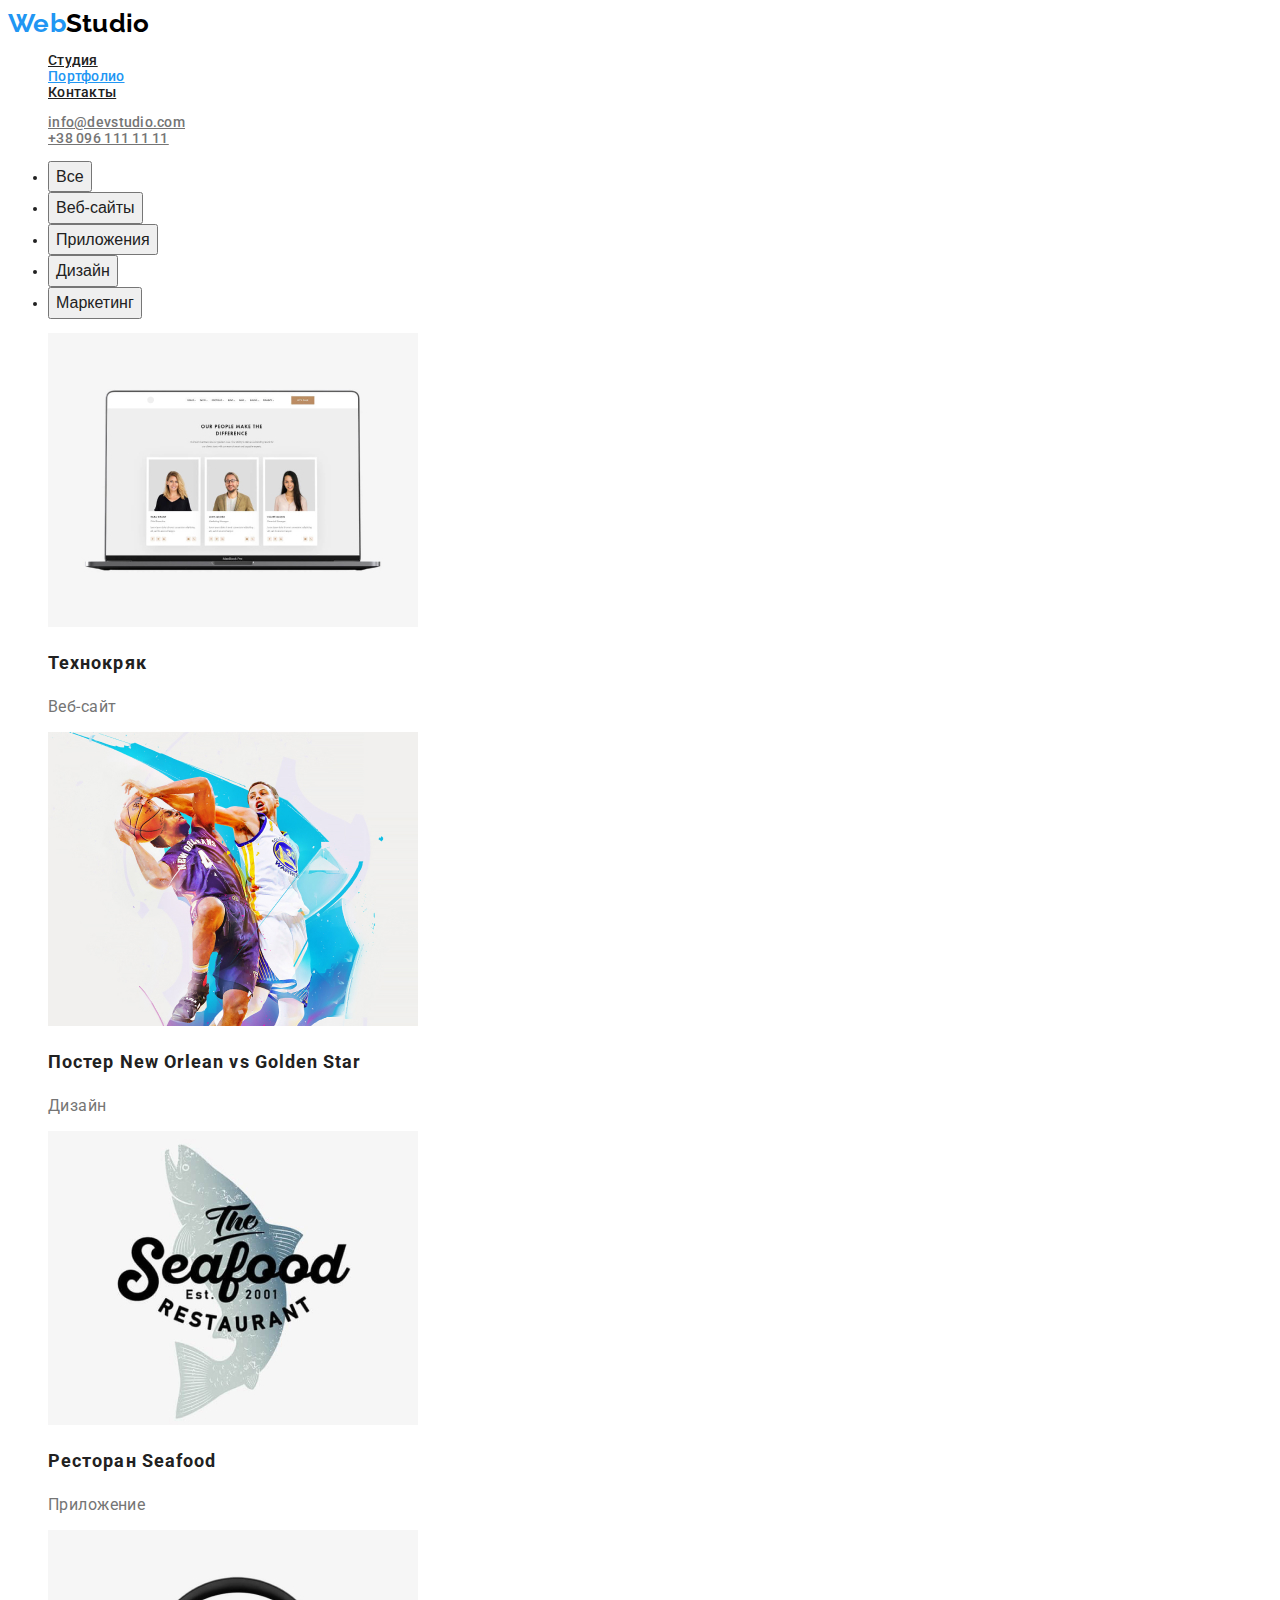
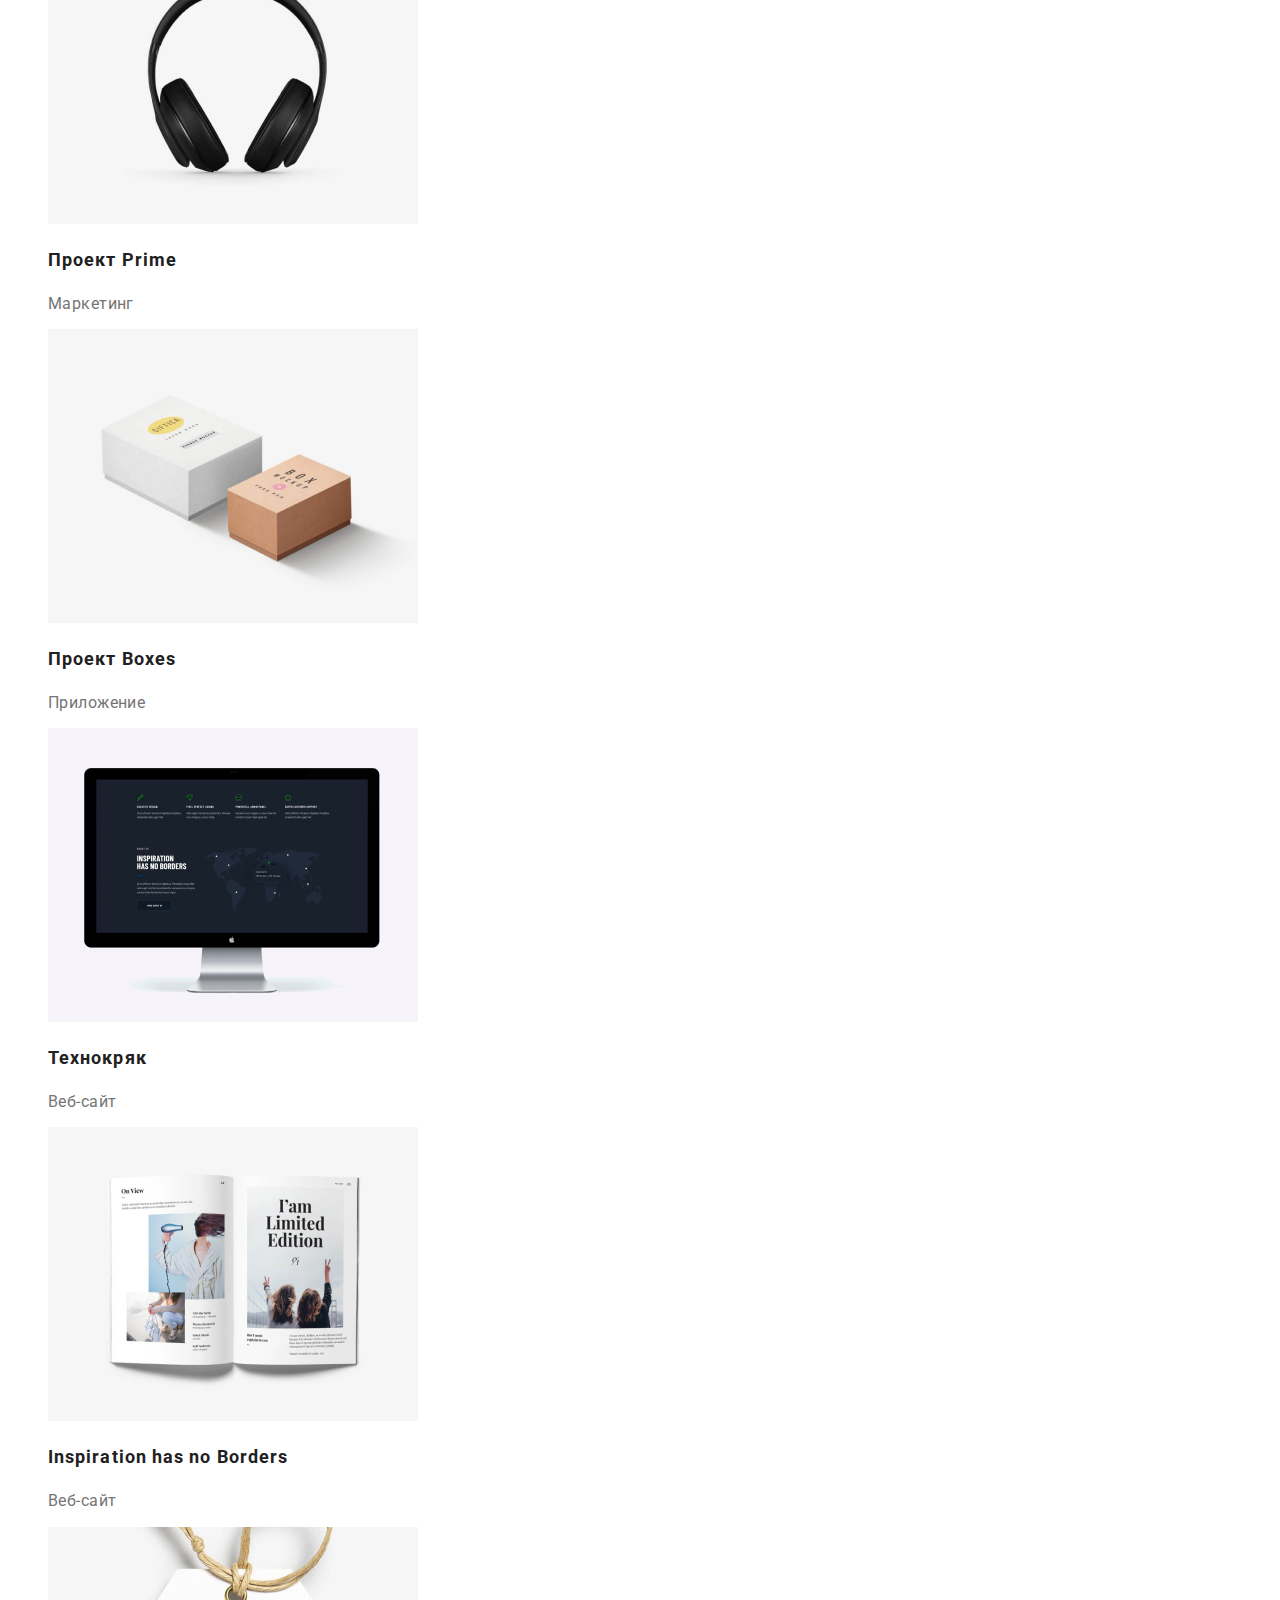
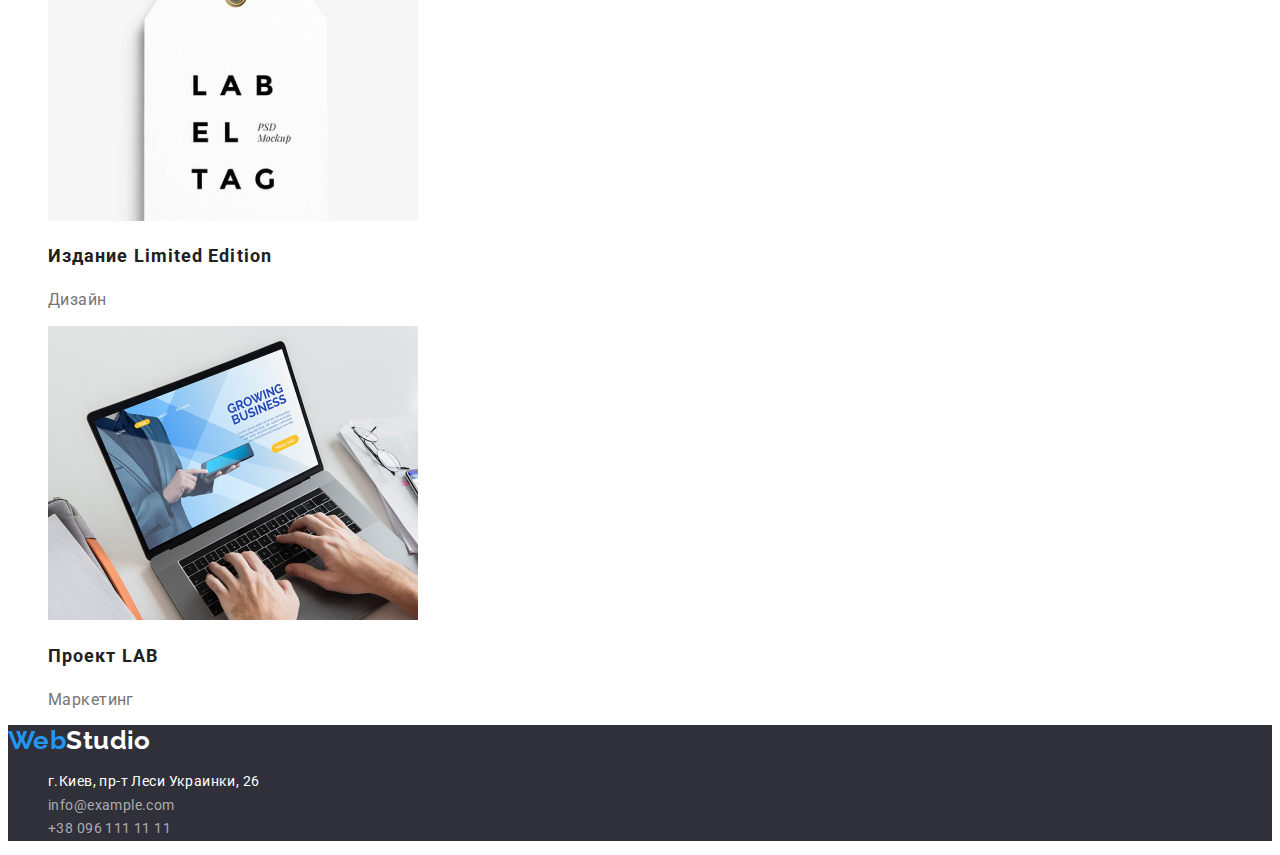
==== portfolio.html @ 9d2d910e "Initial commit" ====
<!DOCTYPE html>
<html lang="ru">
  <head>
    <meta charset="UTF-8" />
    <meta http-equiv="X-UA-Compatible" content="IE=edge" />
    <meta name="viewport" content="width=device-width, initial-scale=1.0" />
    <title>Document</title>
    <link rel="preconnect" href="https://fonts.googleapis.com">
    <link rel="preconnect" href="https://fonts.gstatic.com" crossorigin>
    <link href="https://fonts.googleapis.com/css2?family=Montserrat:ital,wght@0,400;1,700&family=Raleway:wght@700&family=Roboto:wght@400;500;700;900&display=swap" 
    rel="stylesheet"/>
        <link rel="stylesheet" href="./css/styles.css" />
  </head>
  <body>
    <!--Секція хедер-->
    <header class="header">
        <nav>
          <a class="header-logo link" href="index.html" lang="ru">
            Web<span class="header-accent link">Studio</span></a>
            <ul class="link">
              <li class="list">
                <a class="header-link" href="index.html"
                  >Студия</a
                >
              </li>
              <li class="list">
                <a  class="header-current current" href="portfolio.html"
                  >Портфолио</a
                >
              </li>
              <li  class="list">
                <a class="header-link" href="https://github.com/NataliBohat/goit-markup-hw-01."
                  >Контакты</a
                >
              </li>
            </ul>
          </nav>
          <ul class="link">
            <li class="list" >
                <a class="header-contact" href="info@devstudio.com" lang="en">info@devstudio.com</a></li>
              <li class="list">
                <a class="header-contact" href="tel:+38 096 111 11 11"
                  >+38 096 111 11 11</a
                >
              </li>
          </ul>
      </header>
      <main>
        <section>
          <h1 hidden>Основна</h1>
          <!-- Rectangle-->
           <ul>
            <li> <button class="button current ">Все</button></li>
            <li><button class="button current">Веб-сайты</button></li>
            <li><button class="button current">Приложения</button></li>
            <li> <button class="button current">Дизайн</button></li>
            <li> <button class="button current">Маркетинг</button></li>
           </ul>
          <!--img-->
          <ul class="list">
          <li class="link">
            <img src="./portfolio img/teh.jpg" alt="tehno" width="370" />
            <h2 class="title">Технокряк</h2>
            <p class="uppertitle">Веб-сайт</p>
          </li>
          <li class="link">
            <img src="./portfolio img/poster.jpg" alt="poster" width="370" />
            <h2 class="title">Постер New Orlean vs Golden Star</h2>
            <p class="uppertitle">Дизайн</p>
          </li>
          <li class="link">
            <img src="./portfolio img/seafood.jpg" alt="seafood" width="370" />
            <h2 class="title">Ресторан Seafood</h2>
            <p class="uppertitle">Приложение</p>
          </li>
          <li class="link">
            <img src="./portfolio img/prime.jpg" alt="prime" width="370" />
            <h2 class="title">Проект Prime</h2>
            <p class="uppertitle">Маркетинг</p>
          </li>
          <li class="link">
            <img src="./portfolio img/boxes.jpg" alt="boxes" width="370" />
            <h2 class="title">Проект Boxes</h2>
            <p class="uppertitle">Приложение</p>
          </li>
          <li class="link">
            <img src="./portfolio img/borders.jpg" alt="tehno" width="370" />
            <h2 class="title">Технокряк</h2>
            <p class="uppertitle">Веб-сайт</p>
          </li>
          <li class="link">
            <img src="./portfolio img/edition.jpg" alt="borders" width="370" />
            <h2 class="title">Inspiration has no Borders</h2>
            <p class="uppertitle">Веб-сайт</p>
          </li>
          <li class="link">
            <img src="./portfolio img/lab.jpg" alt="edition" width="370" />
            <h2 class="title">Издание Limited Edition</h2>
            <p class="uppertitle">Дизайн</p>
          </li>
          <li class="link">
            <img src="./portfolio img/busines.jpg" alt="lab" width="370" />
            <h2 class="title">Проект LAB</h2>
            <p class="uppertitle">Маркетинг</p>
          </li>
          </ul>
        </section>
      </main>
      <footer class="footer">
        <a class="header-logo link" href="https://github.com/NataliBohat/goit-markup-hw-01."
        lang="ru">Web<span class="footer-accen link">Studio</span></a
        >
      <address>
        <ul>
          <li class="list">
            <a class="footer-nav link"
              href="https://goo.gl/maps/piqngm7oDQpEDh6u6"
              target="_blank"
              rel="noopener noreferrer"
              >г.Киев, пр-т Леси Украинки, 26</a
            >
          </li>
          <li class="list"><a class="footer-contact link" href="mailto:info@devstudio.com">info@example.com</a></li>
          <li class="list"><a class="footer-contact link" href="tel:+38 096 111 11 11">+38 096 111 11 11</a></li>
        </ul>
      </address>
      </footer>
  </body>
---- css/styles.css ----
:root {
  --primary-text-color: #212121;
  --secondary-text-color: #757575;
  --acsent-text-color: #2196f3;
  --slogan-text-color: #ffffff;
  --page-color: #2f303a;
  --aside-text-color: #e5e5e5;
  --box-color: #f5f4fa;
  --subtitle-text-color: #000000;
  --contact-text-color: rgba(255, 255, 255, 0.6);
}

body {
  font-family: Roboto, sans-serif;
  font-size: 14px;
  background-color: var(--slogan-text-color);
  color: var(--primary-text-color);
  letter-spacing: 0.03em;
}
.link {
  text-decoration: none;
}
.list {
  list-style: none;
}

/*Секція хедер*/
.header {
  font-weight: 500;
  line-height: 1.14;
  letter-spacing: 0.02em;
}
.header-link {
  color: var(--primary-text-color);
}

.current {
  color: var(--acsent-text-color);
}

.header-logo {
  font-family: "Raleway", sans-serif;
  font-weight: 700;
  font-size: 26px;
  line-height: 1.19;
  color: var(--acsent-text-color);
}

.header-link:hover,
.header-link:focus {
  color: var(--acsent-text-color);
}
.header-contact {
  color: var(--secondary-text-color);
}
.header-contact:hover,
.header-contact:focus {
  color: var(--acsent-text-color);
}
.header-accent {
  color: var(--subtitle-text-color);
}
/* герой*/
.hero {
  background-color: var(--page-color);
}
.hero-title {
  font-weight: 900;
  font-size: 44px;
  line-height: 1.34;
  text-align: center;
  letter-spacing: 0.06em;
  text-transform: uppercase;
  color: var(--slogan-text-color);
}
.hero-button {
  font-family: "Roboto";
  font-weight: 700;
  font-size: 16px;
  line-height: 1.9;
  letter-spacing: 0.06em;
  cursor: pointer;
  color: var(--slogan-text-color);
  background: var(--acsent-text-color);
}
.hero-button:hover,
.hero-button:focus {
  background: var(--acsent-text-color);
}
/*Секція про нас*/
.content,
.main {
  background-color: var(--slogan-text-color);
}
.content-title {
  line-height: 1.7;
  color: var(--secondary-text-color);
}
.content-heading {
  font-weight: 700;
  font-size: 14px;
  line-height: 1.14;
  letter-spacing: 0.03em;
  text-transform: uppercase;
  color: var(--primary-text-color);
}
/*Чем мы занимаемся*/
.main-title {
  font-weight: 700;
  font-size: 36px;
  line-height: 1.16;
  text-align: center;
  color: var(--primary-text-color);
}

/*Наша команда*/
.user {
  background: var(--box-color);
}
.user-list-itm {
  background: var(--slogan-text-color);
}
.user-title {
  font-style: normal;
  font-weight: 500;
  font-size: 16px;
  line-height: 1.2;
  letter-spacing: 0.03em;
  color: var(--primary-text-color);
}
.uppertitle {
  font-size: 16px;
  line-height: 1.2;
  color: var(--secondary-text-color);
}

/*Footer*/
.footer {
  background: var(--page-color);
}
.footer-nav {
  font-style: normal;
  line-height: 1.7;
  color: var(--slogan-text-color);
}
.footer-contact {
  font-style: normal;
  font-size: 14px;
  line-height: 1.7;
  color: var(--contact-text-color);
}
.footer-accen {
  color: var(--slogan-text-color);
}

/* Rectangle*/
.button {
  font-weight: 500;
  font-size: 16px;
  line-height: 1.6;
  color: var(--primary-text-color);
  cursor: pointer;
}
.button:hover,
.button:focus {
  background-color: var(--acsent-text-color);
  color: var(--slogan-text-color);
}
/* img */
.title {
  font-family: "Roboto";
  font-style: normal;
  font-weight: 700;
  font-size: 18px;
  line-height: 2;
  letter-spacing: 0.06em;
  color: var(--primary-text-color);
}
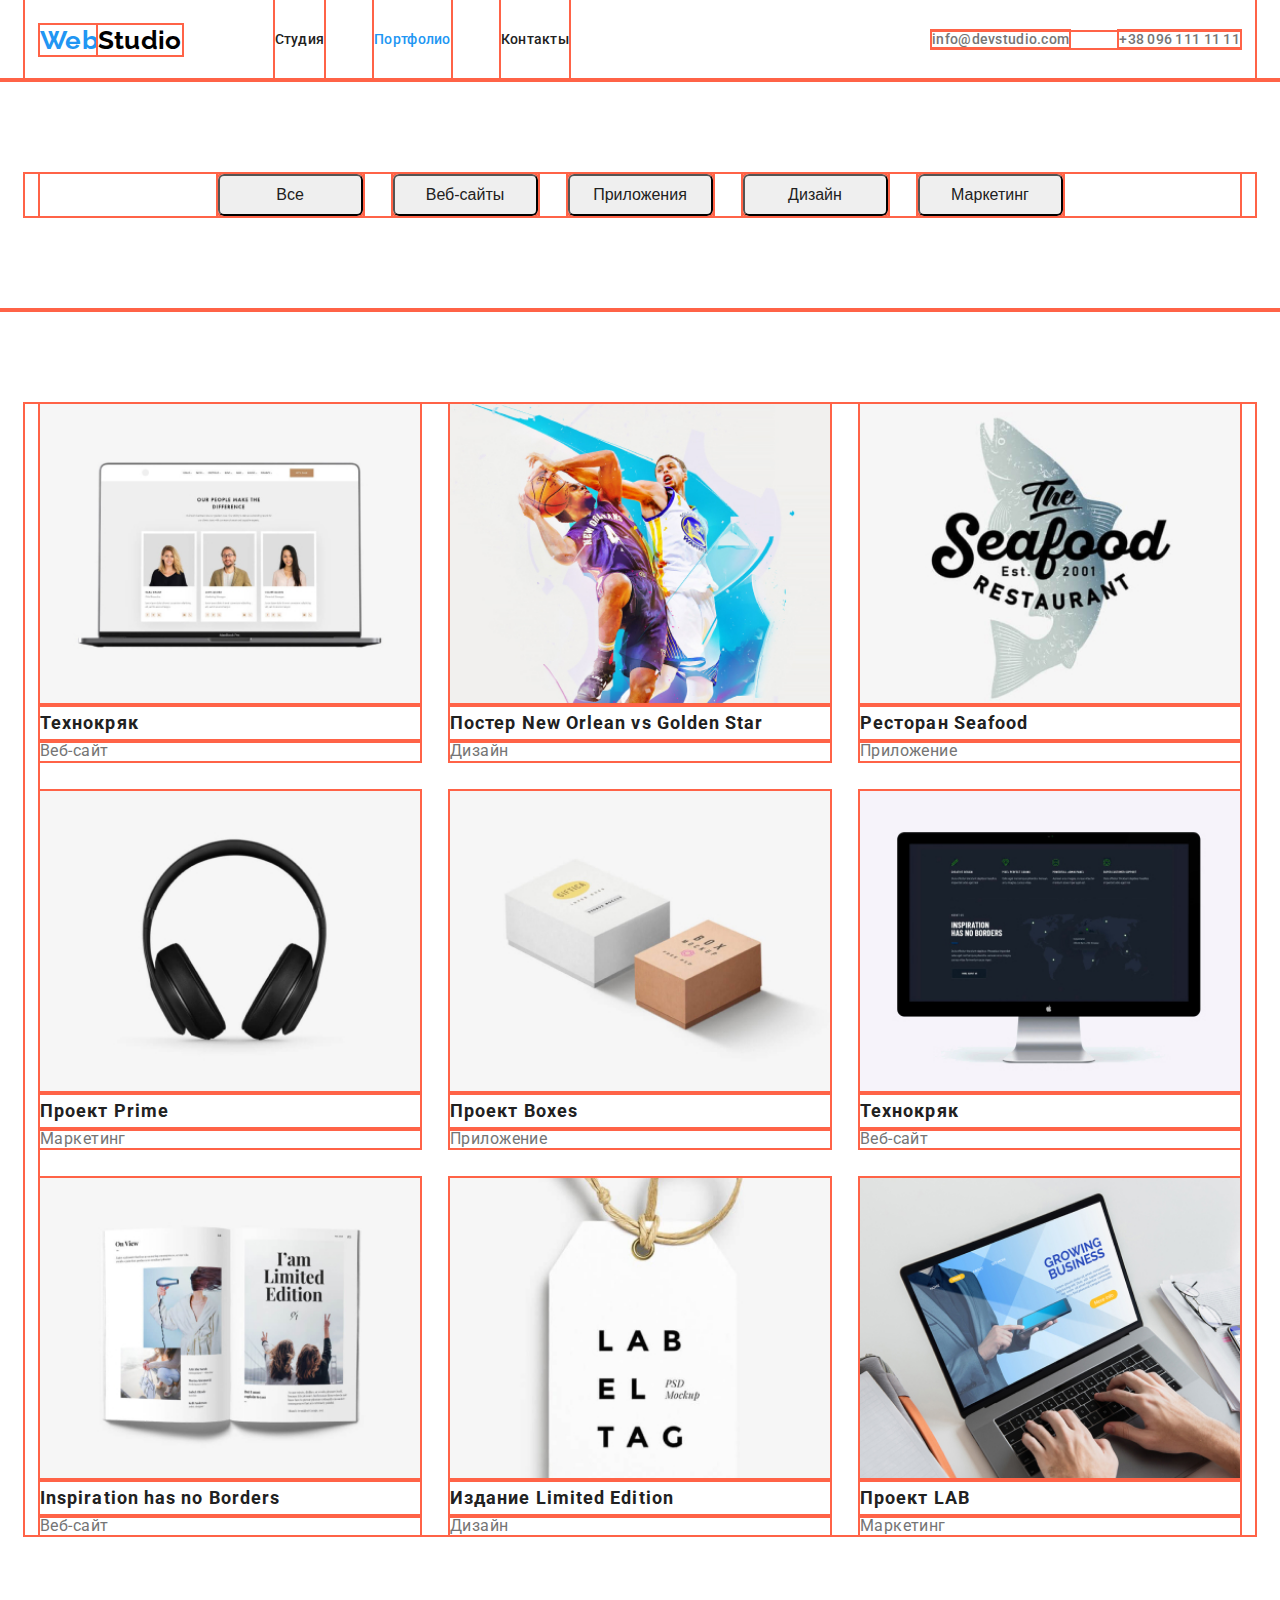
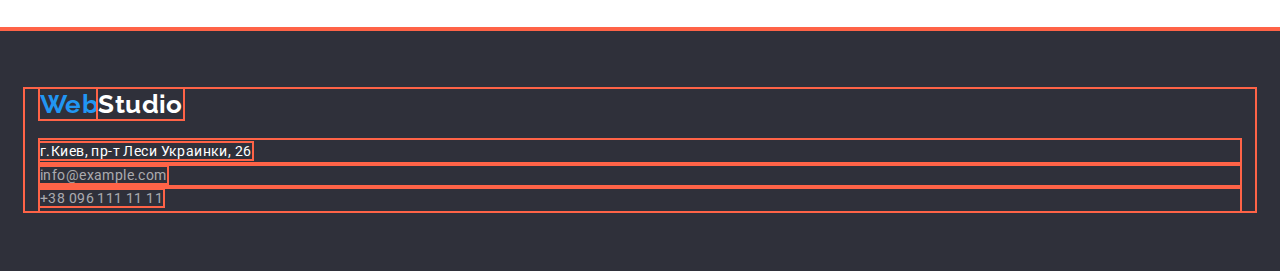
==== commit c32e1904: "Исправила флексы" ====
--- a/portfolio.html
+++ b/portfolio.html
@@ -14,115 +14,109 @@
   <body>
     <!--Секція хедер-->
     <header class="header">
-        <nav>
-          <a class="header-logo link" href="index.html" lang="ru">
-            Web<span class="header-accent link">Studio</span></a>
-            <ul class="link">
-              <li class="list">
-                <a class="header-link" href="index.html"
-                  >Студия</a
-                >
-              </li>
-              <li class="list">
-                <a  class="header-current current" href="portfolio.html"
-                  >Портфолио</a
-                >
-              </li>
-              <li  class="list">
-                <a class="header-link" href="https://github.com/NataliBohat/goit-markup-hw-01."
-                  >Контакты</a
-                >
-              </li>
-            </ul>
-          </nav>
-          <ul class="link">
-            <li class="list" >
-                <a class="header-contact" href="info@devstudio.com" lang="en">info@devstudio.com</a></li>
-              <li class="list">
-                <a class="header-contact" href="tel:+38 096 111 11 11"
-                  >+38 096 111 11 11</a
-                >
-              </li>
-          </ul>
-      </header>
+      <nav class="container main-nav">
+        <a class="header-logo link" href="index.html" lang="ru">
+          Web<span class="header-accent link">Studio</span></a>
+          <ul class="site-nav list">
+            <li class="item">
+            <a class="header-link link" href="index.html">Студия</a>
+            </li>
+            <li class="item"><a  class="header-link link current" href="portfolio.html">Портфолио</a>
+            </li>
+            <li class="item">
+              <a class="header-link link" href="https://github.com/NataliBohat/goit-markup-hw-01.">Контакты</a>
+            </li>
+        </ul>
+      <ul class="auth-nav list" >
+        <li class="item"><a class="header-contact link" href="info@devstudio.com" lang="en">info@devstudio.com</a></li>
+        <li class="item"><a class="header-contact link" href="tel:+38 096 111 11 11">+38 096 111 11 11</a></li>
+      </ul>
+    </nav>
+    </header>
       <main>
-        <section>
+        <section class="section">
           <h1 hidden>Основна</h1>
           <!-- Rectangle-->
-           <ul>
-            <li> <button class="button current ">Все</button></li>
-            <li><button class="button current">Веб-сайты</button></li>
-            <li><button class="button current">Приложения</button></li>
-            <li> <button class="button current">Дизайн</button></li>
-            <li> <button class="button current">Маркетинг</button></li>
+          <div class="container">
+            <ul class="button-item list">
+            <li class="button-hero"><button class="button current link">Все</button></li>
+            <li  class="button-hero"><button class="button current link">Веб-сайты</button></li>
+            <li  class="button-hero"><button class="button current link">Приложения</button></li>
+            <li  class="button-hero"><button class="button current link">Дизайн</button></li>
+            <li  class="button-hero"><button class="button current link">Маркетинг</button></li>
            </ul>
+          </div>
+           </section>
           <!--img-->
-          <ul class="list">
-          <li class="link">
+          <section class="section">
+          <div class="container"> 
+            <ul class="feature-list list">
+            <li class="flex-element link">
             <img src="./portfolio img/teh.jpg" alt="tehno" width="370" />
             <h2 class="title">Технокряк</h2>
             <p class="uppertitle">Веб-сайт</p>
           </li>
-          <li class="link">
+          <li class="flex-element link">
             <img src="./portfolio img/poster.jpg" alt="poster" width="370" />
             <h2 class="title">Постер New Orlean vs Golden Star</h2>
             <p class="uppertitle">Дизайн</p>
           </li>
-          <li class="link">
+          <li class="flex-element link">
             <img src="./portfolio img/seafood.jpg" alt="seafood" width="370" />
             <h2 class="title">Ресторан Seafood</h2>
             <p class="uppertitle">Приложение</p>
           </li>
-          <li class="link">
+          <li class="flex-element link">
             <img src="./portfolio img/prime.jpg" alt="prime" width="370" />
             <h2 class="title">Проект Prime</h2>
             <p class="uppertitle">Маркетинг</p>
           </li>
-          <li class="link">
+          <li class="flex-element link">
             <img src="./portfolio img/boxes.jpg" alt="boxes" width="370" />
             <h2 class="title">Проект Boxes</h2>
             <p class="uppertitle">Приложение</p>
           </li>
-          <li class="link">
+          <li class="flex-element link">
             <img src="./portfolio img/borders.jpg" alt="tehno" width="370" />
             <h2 class="title">Технокряк</h2>
             <p class="uppertitle">Веб-сайт</p>
           </li>
-          <li class="link">
+          <li class="flex-element link">
             <img src="./portfolio img/edition.jpg" alt="borders" width="370" />
             <h2 class="title">Inspiration has no Borders</h2>
             <p class="uppertitle">Веб-сайт</p>
           </li>
-          <li class="link">
+          <li class="flex-element link">
             <img src="./portfolio img/lab.jpg" alt="edition" width="370" />
             <h2 class="title">Издание Limited Edition</h2>
             <p class="uppertitle">Дизайн</p>
           </li>
-          <li class="link">
+          <li class="flex-element link">
             <img src="./portfolio img/busines.jpg" alt="lab" width="370" />
             <h2 class="title">Проект LAB</h2>
             <p class="uppertitle">Маркетинг</p>
           </li>
-          </ul>
+          </ul></div>
         </section>
       </main>
       <footer class="footer">
-        <a class="header-logo link" href="https://github.com/NataliBohat/goit-markup-hw-01."
-        lang="ru">Web<span class="footer-accen link">Studio</span></a
-        >
-      <address>
-        <ul>
-          <li class="list">
-            <a class="footer-nav link"
-              href="https://goo.gl/maps/piqngm7oDQpEDh6u6"
-              target="_blank"
-              rel="noopener noreferrer"
-              >г.Киев, пр-т Леси Украинки, 26</a
-            >
-          </li>
-          <li class="list"><a class="footer-contact link" href="mailto:info@devstudio.com">info@example.com</a></li>
-          <li class="list"><a class="footer-contact link" href="tel:+38 096 111 11 11">+38 096 111 11 11</a></li>
-        </ul>
-      </address>
+        <div class="container"> 
+          <a class="header-logo link" href="https://github.com/NataliBohat/goit-markup-hw-01."
+          lang="ru">Web<span class="footer-accen link">Studio</span></a
+          >
+        <address>
+          <ul class="footer-item">
+            <li class="footer-list list">
+              <a class="footer-nav link"
+                href="https://goo.gl/maps/piqngm7oDQpEDh6u6"
+                target="_blank"
+                rel="noopener noreferrer"
+                >г.Киев, пр-т Леси Украинки, 26</a>
+            </li>
+            <li class="footer-list list"><a class="footer-contact link" href="mailto:info@devstudio.com">info@example.com</a></li>
+            <li class="footer-list list"><a class="footer-contact link" href="tel:+38 096 111 11 11">+38 096 111 11 11</a></li>
+          </ul>
+        </address>
+      </div>
       </footer>
   </body>--- a/css/styles.css
+++ b/css/styles.css
@@ -11,17 +11,48 @@
 }
 
 body {
+  margin: 0;
   font-family: Roboto, sans-serif;
   font-size: 14px;
   background-color: var(--slogan-text-color);
   color: var(--primary-text-color);
   letter-spacing: 0.03em;
 }
+h1,
+h2,
+h3,
+p,
+ul{
+  margin: 0;
+  padding: 0;
+}
+img {
+  display: block;
+  width: 100%;
+  height: auto;
+}
+.list {
+  padding: 0;
+  margin: 0;
+  list-style: none;
+}
+.container{
+  width: 1200px;
+  padding-left: 15px;
+  padding-right:  15px;
+  margin-left: auto;
+  margin-right: auto;
+}
+.section{
+  padding-top: 94px;
+  padding-bottom: 94px;
+}
+.main-nav{
+  display: flex;
+  align-items: center;
+}
 .link {
   text-decoration: none;
-}
-.list {
-  list-style: none;
 }
 
 /*Секція хедер*/
@@ -30,14 +61,26 @@
   line-height: 1.14;
   letter-spacing: 0.02em;
 }
+.site-nav{
+display: flex;
+margin-left: 93px;
+}
+.site-nav .item + .item{
+  margin-left: 50px;
+}
 .header-link {
-  color: var(--primary-text-color);
-}
-
+  display: block;
+  padding-top: 32px;
+  padding-bottom: 32px;
+  font-weight: 500;
+  font-size: 14px;
+  line-height: 1.14;
+  letter-spacing: 0.02em;
+  color: var(--primary-text-color);
+}
 .current {
   color: var(--acsent-text-color);
 }
-
 .header-logo {
   font-family: "Raleway", sans-serif;
   font-weight: 700;
@@ -45,11 +88,17 @@
   line-height: 1.19;
   color: var(--acsent-text-color);
 }
-
 .header-link:hover,
 .header-link:focus {
   color: var(--acsent-text-color);
 }
+.auth-nav{
+  display: flex;
+  margin-left: auto;
+}
+.auth-nav .item + .item{
+  margin-left: 50px;
+}
 .header-contact {
   color: var(--secondary-text-color);
 }
@@ -62,41 +111,60 @@
 }
 /* герой*/
 .hero {
-  background-color: var(--page-color);
+background-color: var(--page-color);
+}
+.container-hero{
+  margin-left: auto;
+  margin-right: auto;
+  width: 700px;
+  text-align: center;
 }
 .hero-title {
-  font-weight: 900;
-  font-size: 44px;
-  line-height: 1.34;
-  text-align: center;
-  letter-spacing: 0.06em;
-  text-transform: uppercase;
-  color: var(--slogan-text-color);
+margin-top: 0;
+margin-bottom: 40px;
+
+font-weight: 900;
+font-size: 44px;
+line-height: 1.34;
+letter-spacing: 0.06em;
+color: var(--slogan-text-color);
 }
 .hero-button {
-  font-family: "Roboto";
-  font-weight: 700;
-  font-size: 16px;
-  line-height: 1.9;
-  letter-spacing: 0.06em;
-  cursor: pointer;
-  color: var(--slogan-text-color);
-  background: var(--acsent-text-color);
+font-family: "Roboto";
+font-weight: 700;
+font-size: 16px;
+line-height: 1.9;
+letter-spacing: 0.06em;
+cursor: pointer;
+color: var(--slogan-text-color);
+background: var(--acsent-text-color);
 }
 .hero-button:hover,
 .hero-button:focus {
-  background: var(--acsent-text-color);
+background: var(--acsent-text-color);
 }
 /*Секція про нас*/
 .content,
 .main {
   background-color: var(--slogan-text-color);
 }
+.content-main{
+  display: flex;
+  align-items: center;
+}
+.content-main .content-item{
+   width: 270px;
+}
+.content-main .content-item + .content-item{
+  margin-left: 30px;
+}
 .content-title {
   line-height: 1.7;
   color: var(--secondary-text-color);
 }
 .content-heading {
+  margin-top: 0;
+  margin-bottom: 0;
   font-weight: 700;
   font-size: 14px;
   line-height: 1.14;
@@ -104,21 +172,44 @@
   text-transform: uppercase;
   color: var(--primary-text-color);
 }
-/*Чем мы занимаемся*/
+ /*Чем мы занимаемся*/
 .main-title {
+  margin-bottom: 50px;
   font-weight: 700;
   font-size: 36px;
   line-height: 1.16;
   text-align: center;
   color: var(--primary-text-color);
 }
-
+.title-item{
+  display: flex;
+  align-items: center;
+}
+.title-img{
+  width: 370px;
+  margin-right:auto;
+}
+.title-item .title-img + .title-img{
+  margin-left: 30px
+}
 /*Наша команда*/
 .user {
   background: var(--box-color);
 }
+.user-item{
+  display: flex;
+  align-items: center;
+}
+.user-item .user-list-itm + .user-list-itm{
+  margin-left: 30px;
+}
 .user-list-itm {
+  text-align: center;
+  width: 270px;
+  margin-right: auto;
   background: var(--slogan-text-color);
+  box-shadow: 0px 1px 3px rgba(0, 0, 0, 0.12), 0px 1px 1px rgba(0, 0, 0, 0.14), 0px 2px 1px rgba(0, 0, 0, 0.2);
+  border-radius: 0px 0px 4px 4px;
 }
 .user-title {
   font-style: normal;
@@ -133,20 +224,49 @@
   line-height: 1.2;
   color: var(--secondary-text-color);
 }
-
+.feature-list{
+  display: flex;
+  flex-wrap: wrap;
+}
+.feature-list > .flex-element {
+  margin-right: 30px;
+  flex-basis: calc((100% - 60px) /3);
+  
+  margin-bottom: 30px;
+}
+.flex-element:nth-child(3n + 3){
+  margin-right: 0;
+}
+.flex-element:nth-last-child(-n + 3){
+  margin-bottom: 0;
+} 
 /*Footer*/
 .footer {
+  padding-top: 60px;
+  padding-bottom: 60px;
   background: var(--page-color);
+}
+.footer .container{
+  width: 1200px;
+  padding-left: 15px;
+  padding-right: 15px;
+  margin-left: auto;
+  margin-right: auto;
 }
 .footer-nav {
   font-style: normal;
   line-height: 1.7;
   color: var(--slogan-text-color);
 }
+.footer-item{
+  margin-top: 20px;
+}
 .footer-contact {
   font-style: normal;
   font-size: 14px;
   line-height: 1.7;
+  margin-top: 9px;
+  margin-bottom: 9px;
   color: var(--contact-text-color);
 }
 .footer-accen {
@@ -155,17 +275,35 @@
 
 /* Rectangle*/
 .button {
+  border-radius: 6px;
+  padding: 6px 22px;
+  min-width: 145px;
+
   font-weight: 500;
   font-size: 16px;
   line-height: 1.6;
   color: var(--primary-text-color);
+  text-decoration: none;
+  text-align: center;
   cursor: pointer;
+}
+.button-item{
+  display: flex;
+  justify-content: center;
+  margin-left: auto;
+}
+.button-hero{
+  text-align: center;
+}
+.button-item .button-hero + .button-hero{
+  margin-left: 30px; 
 }
 .button:hover,
 .button:focus {
   background-color: var(--acsent-text-color);
   color: var(--slogan-text-color);
 }
+
 /* img */
 .title {
   font-family: "Roboto";
@@ -176,3 +314,7 @@
   letter-spacing: 0.06em;
   color: var(--primary-text-color);
 }
+
+* {
+  outline: 2px solid tomato;
+}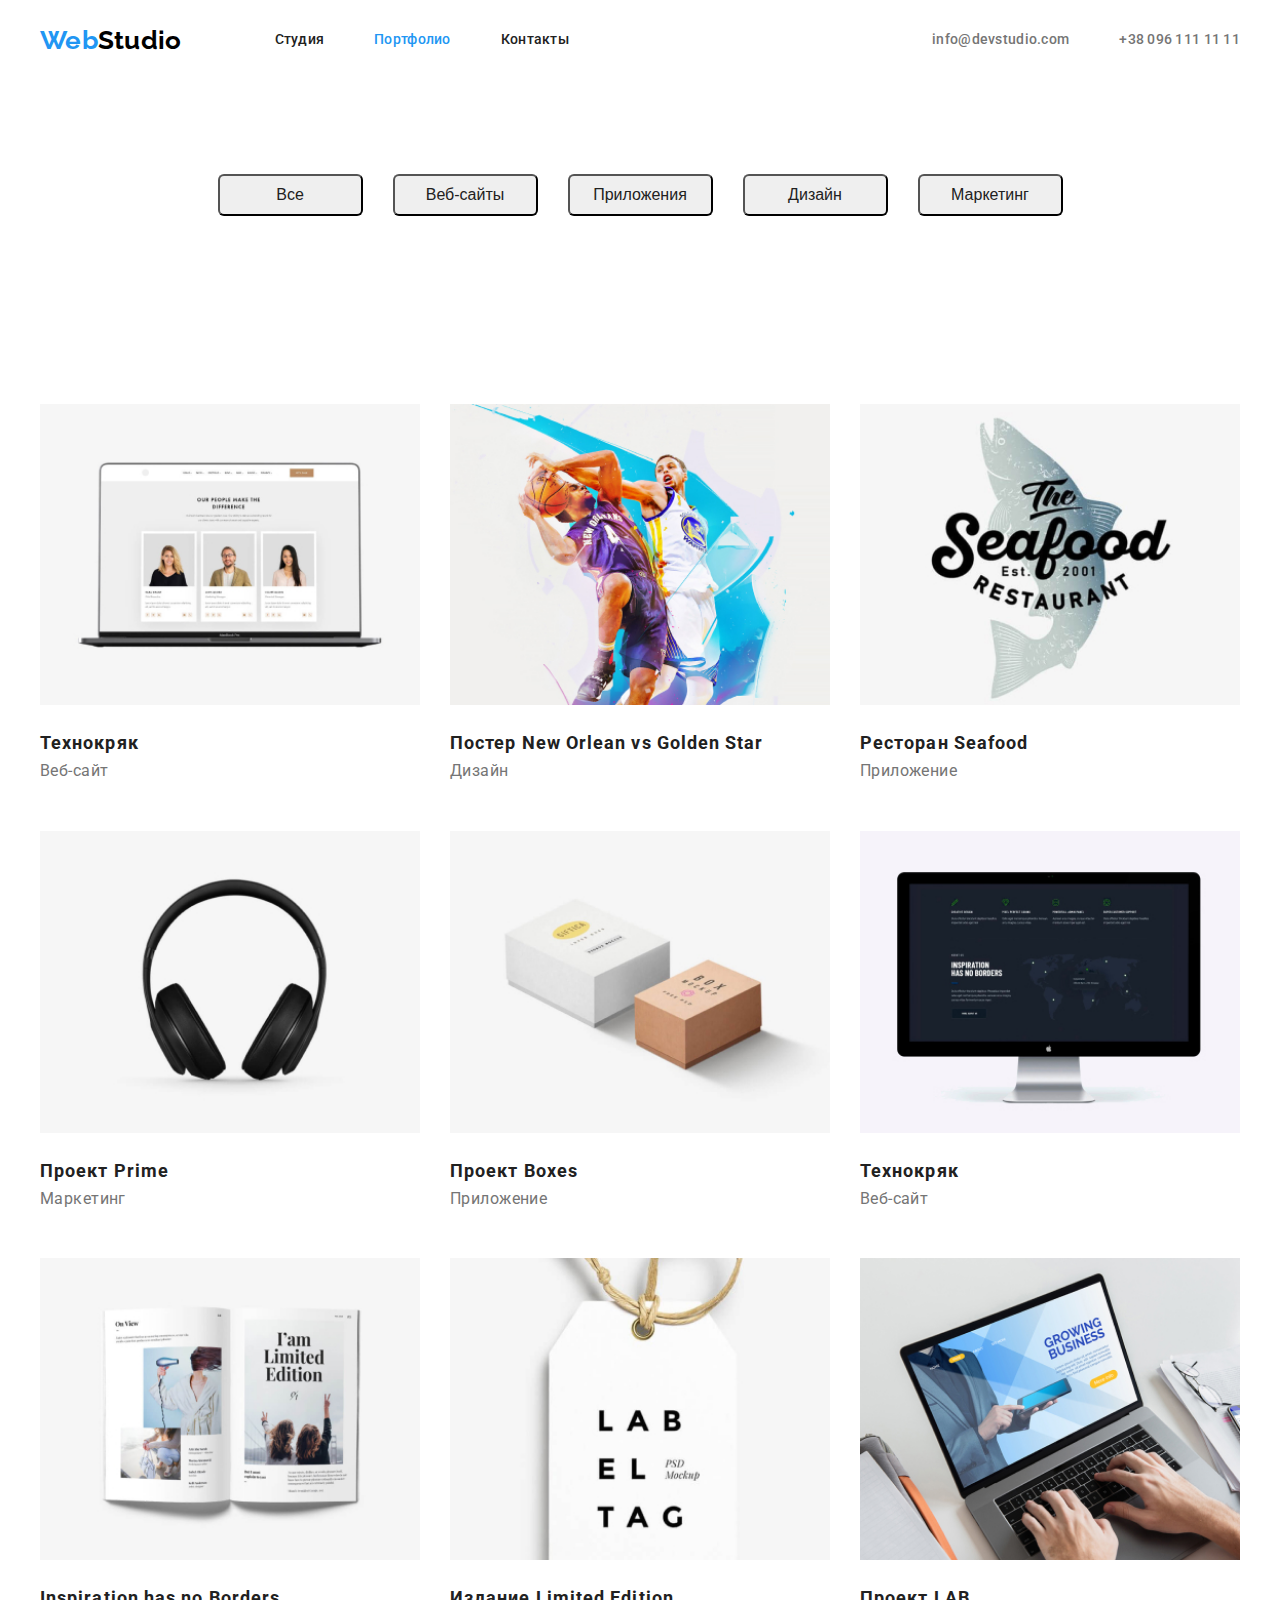
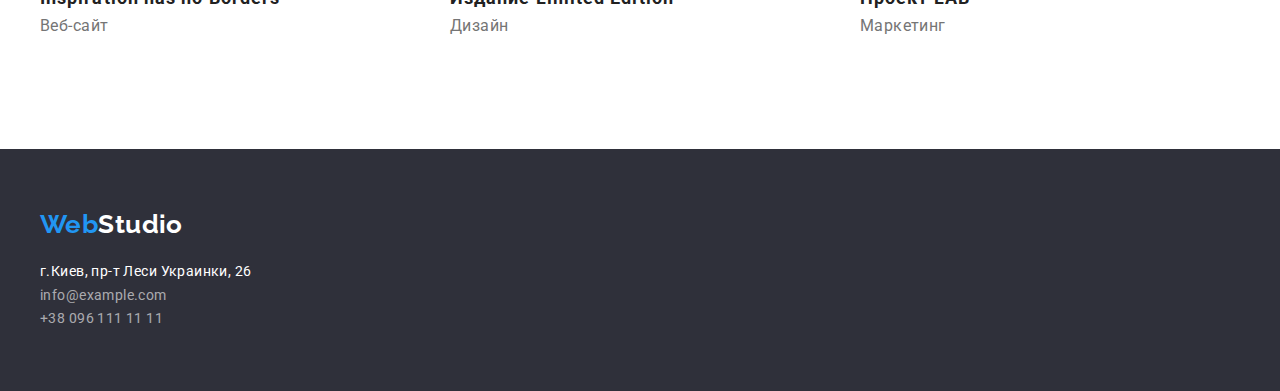
==== commit ec1ad6ce: "виправила отступи" ====
--- a/portfolio.html
+++ b/portfolio.html
@@ -39,11 +39,11 @@
           <!-- Rectangle-->
           <div class="container">
             <ul class="button-item list">
-            <li class="button-hero"><button class="button current link">Все</button></li>
-            <li  class="button-hero"><button class="button current link">Веб-сайты</button></li>
-            <li  class="button-hero"><button class="button current link">Приложения</button></li>
-            <li  class="button-hero"><button class="button current link">Дизайн</button></li>
-            <li  class="button-hero"><button class="button current link">Маркетинг</button></li>
+            <li class="button-hero"><button class="button link">Все</button></li>
+            <li  class="button-hero"><button class="button link">Веб-сайты</button></li>
+            <li  class="button-hero"><button class="button link">Приложения</button></li>
+            <li  class="button-hero"><button class="button link">Дизайн</button></li>
+            <li  class="button-hero"><button class="button link">Маркетинг</button></li>
            </ul>
           </div>
            </section>
@@ -53,50 +53,69 @@
             <ul class="feature-list list">
             <li class="flex-element link">
             <img src="./portfolio img/teh.jpg" alt="tehno" width="370" />
-            <h2 class="title">Технокряк</h2>
-            <p class="uppertitle">Веб-сайт</p>
+            <div class="feature-title">
+              <h2 class="title">Технокряк</h2>
+              <p class="uppertitle">Веб-сайт</p>
+            </div>
           </li>
           <li class="flex-element link">
             <img src="./portfolio img/poster.jpg" alt="poster" width="370" />
+            <div class="feature-title">
             <h2 class="title">Постер New Orlean vs Golden Star</h2>
             <p class="uppertitle">Дизайн</p>
+            </div>
           </li>
           <li class="flex-element link">
             <img src="./portfolio img/seafood.jpg" alt="seafood" width="370" />
+            <div class="feature-title">
             <h2 class="title">Ресторан Seafood</h2>
             <p class="uppertitle">Приложение</p>
+            </div>
           </li>
           <li class="flex-element link">
             <img src="./portfolio img/prime.jpg" alt="prime" width="370" />
+            <div class="feature-title">
             <h2 class="title">Проект Prime</h2>
             <p class="uppertitle">Маркетинг</p>
+            </div>
           </li>
           <li class="flex-element link">
             <img src="./portfolio img/boxes.jpg" alt="boxes" width="370" />
+            <div class="feature-title">
             <h2 class="title">Проект Boxes</h2>
             <p class="uppertitle">Приложение</p>
+            </div>
           </li>
           <li class="flex-element link">
             <img src="./portfolio img/borders.jpg" alt="tehno" width="370" />
+            <div class="feature-title">
             <h2 class="title">Технокряк</h2>
             <p class="uppertitle">Веб-сайт</p>
+            </div>
           </li>
           <li class="flex-element link">
             <img src="./portfolio img/edition.jpg" alt="borders" width="370" />
+            <div class="feature-title">
             <h2 class="title">Inspiration has no Borders</h2>
             <p class="uppertitle">Веб-сайт</p>
+            </div>
           </li>
           <li class="flex-element link">
             <img src="./portfolio img/lab.jpg" alt="edition" width="370" />
+            <div class="feature-title">
             <h2 class="title">Издание Limited Edition</h2>
             <p class="uppertitle">Дизайн</p>
+            </div>
           </li>
           <li class="flex-element link">
             <img src="./portfolio img/busines.jpg" alt="lab" width="370" />
+            <div class="feature-title">
             <h2 class="title">Проект LAB</h2>
             <p class="uppertitle">Маркетинг</p>
+            </div>
           </li>
-          </ul></div>
+          </ul>
+        </div>
         </section>
       </main>
       <footer class="footer">
--- a/css/styles.css
+++ b/css/styles.css
@@ -224,6 +224,11 @@
   line-height: 1.2;
   color: var(--secondary-text-color);
 }
+.main-user{
+  margin-top: 30px;
+  margin-bottom: 30px;
+}
+/*feature*/
 .feature-list{
   display: flex;
   flex-wrap: wrap;
@@ -240,6 +245,10 @@
 .flex-element:nth-last-child(-n + 3){
   margin-bottom: 0;
 } 
+.feature-title{
+  margin-top: 20px;
+  margin-bottom: 20px;
+}
 /*Footer*/
 .footer {
   padding-top: 60px;
@@ -315,6 +324,6 @@
   color: var(--primary-text-color);
 }
 
-* {
+/** {
   outline: 2px solid tomato;
-}+}*/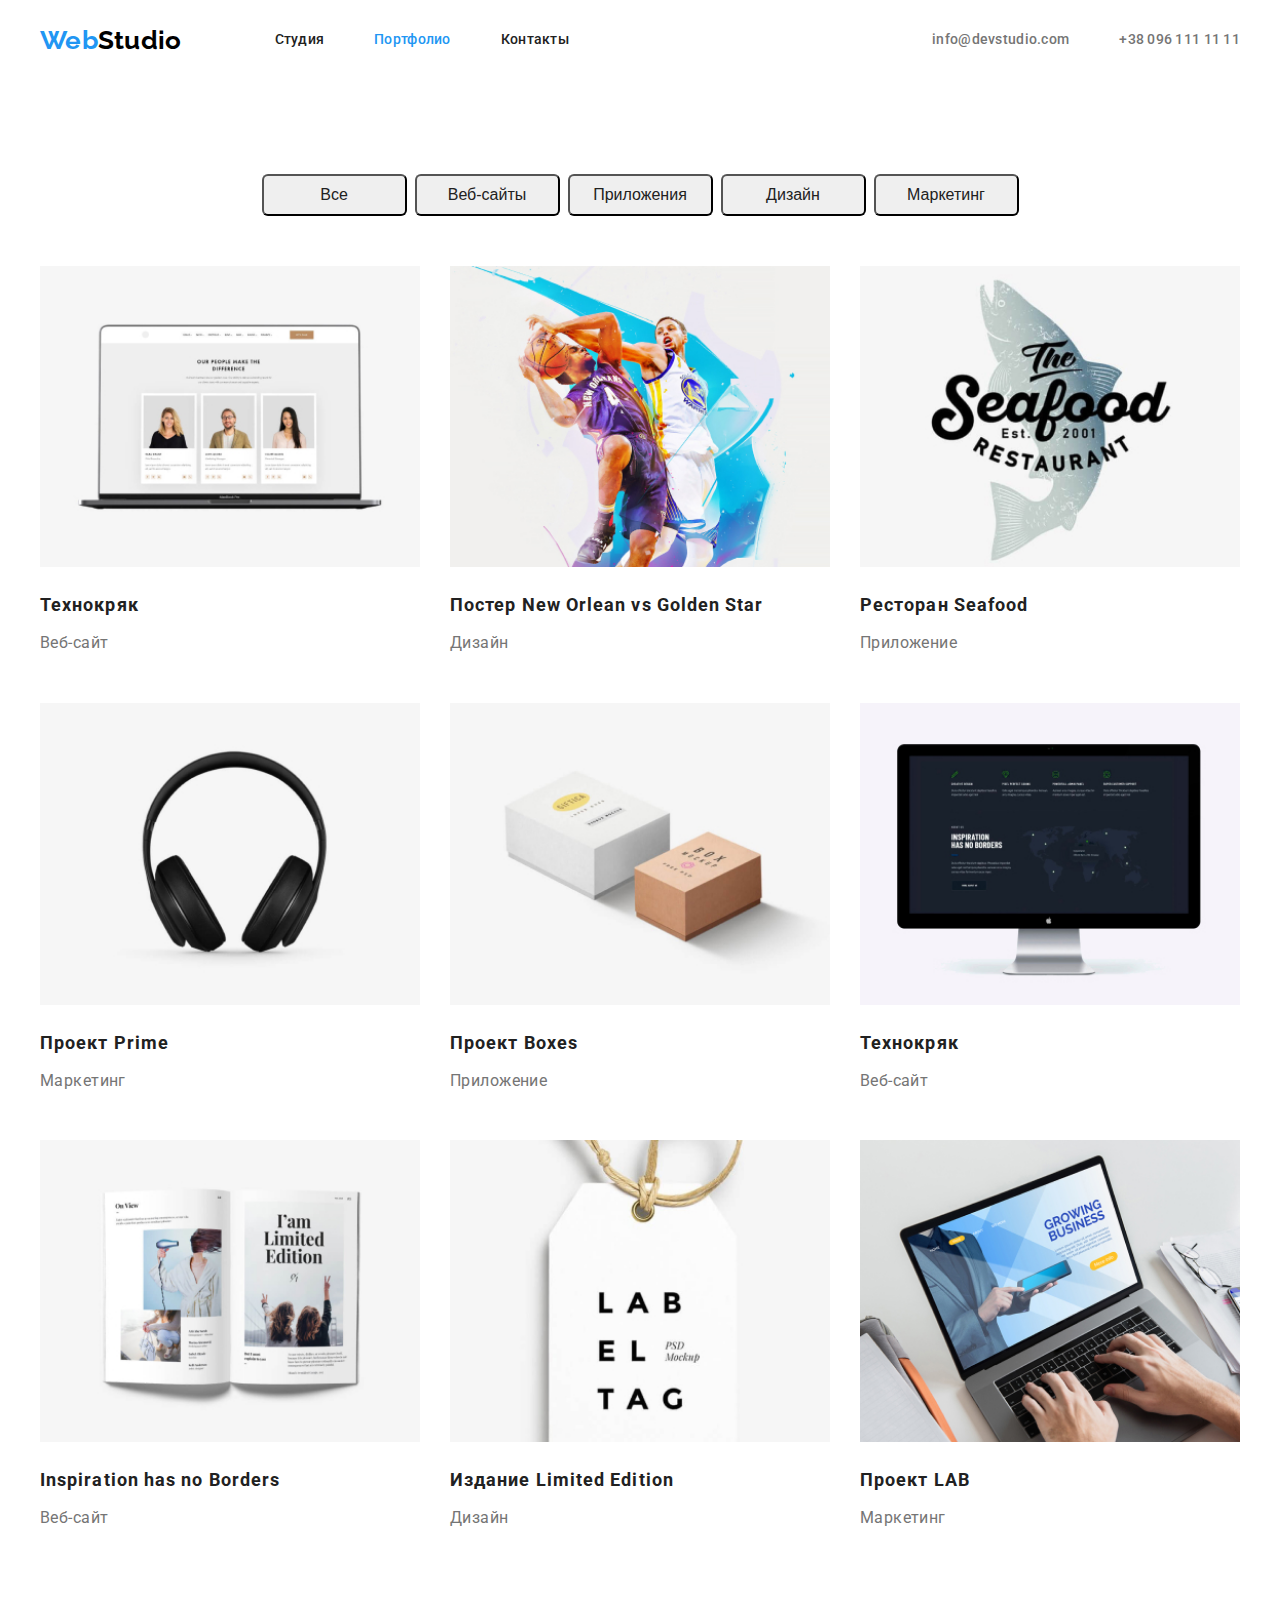
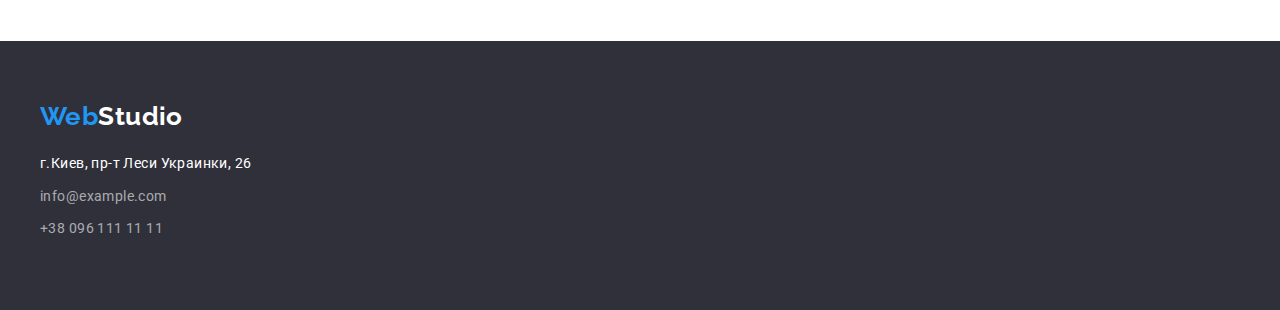
==== commit 97fbd0aa: "виправила помилки в герої і в футері" ====
--- a/portfolio.html
+++ b/portfolio.html
@@ -46,69 +46,67 @@
             <li  class="button-hero"><button class="button link">Маркетинг</button></li>
            </ul>
           </div>
-           </section>
           <!--img-->
-          <section class="section">
           <div class="container"> 
             <ul class="feature-list list">
             <li class="flex-element link">
-            <img src="./portfolio img/teh.jpg" alt="tehno" width="370" />
+            <img src="./img/portfolio img/teh.jpg" alt="tehno" width="370" />
             <div class="feature-title">
               <h2 class="title">Технокряк</h2>
               <p class="uppertitle">Веб-сайт</p>
             </div>
           </li>
           <li class="flex-element link">
-            <img src="./portfolio img/poster.jpg" alt="poster" width="370" />
+            <img src="./img/portfolio img/poster.jpg" alt="poster" width="370" />
             <div class="feature-title">
             <h2 class="title">Постер New Orlean vs Golden Star</h2>
             <p class="uppertitle">Дизайн</p>
             </div>
           </li>
           <li class="flex-element link">
-            <img src="./portfolio img/seafood.jpg" alt="seafood" width="370" />
+            <img src="./img/portfolio img/seafood.jpg" alt="seafood" width="370" />
             <div class="feature-title">
             <h2 class="title">Ресторан Seafood</h2>
             <p class="uppertitle">Приложение</p>
             </div>
           </li>
           <li class="flex-element link">
-            <img src="./portfolio img/prime.jpg" alt="prime" width="370" />
+            <img src="./img/portfolio img/prime.jpg" alt="prime" width="370" />
             <div class="feature-title">
             <h2 class="title">Проект Prime</h2>
             <p class="uppertitle">Маркетинг</p>
             </div>
           </li>
           <li class="flex-element link">
-            <img src="./portfolio img/boxes.jpg" alt="boxes" width="370" />
+            <img src="./img/portfolio img/boxes.jpg" alt="boxes" width="370" />
             <div class="feature-title">
             <h2 class="title">Проект Boxes</h2>
             <p class="uppertitle">Приложение</p>
             </div>
           </li>
           <li class="flex-element link">
-            <img src="./portfolio img/borders.jpg" alt="tehno" width="370" />
+            <img src="./img/portfolio img/borders.jpg" alt="tehno" width="370" />
             <div class="feature-title">
             <h2 class="title">Технокряк</h2>
             <p class="uppertitle">Веб-сайт</p>
             </div>
           </li>
           <li class="flex-element link">
-            <img src="./portfolio img/edition.jpg" alt="borders" width="370" />
+            <img src="./img/portfolio img/edition.jpg" alt="borders" width="370" />
             <div class="feature-title">
             <h2 class="title">Inspiration has no Borders</h2>
             <p class="uppertitle">Веб-сайт</p>
             </div>
           </li>
           <li class="flex-element link">
-            <img src="./portfolio img/lab.jpg" alt="edition" width="370" />
+            <img src="./img/portfolio img/lab.jpg" alt="edition" width="370" />
             <div class="feature-title">
             <h2 class="title">Издание Limited Edition</h2>
             <p class="uppertitle">Дизайн</p>
             </div>
           </li>
           <li class="flex-element link">
-            <img src="./portfolio img/busines.jpg" alt="lab" width="370" />
+            <img src="./img/portfolio img/busines.jpg" alt="lab" width="370" />
             <div class="feature-title">
             <h2 class="title">Проект LAB</h2>
             <p class="uppertitle">Маркетинг</p>
@@ -116,7 +114,7 @@
           </li>
           </ul>
         </div>
-        </section>
+       </section>
       </main>
       <footer class="footer">
         <div class="container"> 
--- a/css/styles.css
+++ b/css/styles.css
@@ -8,6 +8,7 @@
   --box-color: #f5f4fa;
   --subtitle-text-color: #000000;
   --contact-text-color: rgba(255, 255, 255, 0.6);
+  --title-hover-color: #188CE8;
 }
 
 body {
@@ -112,6 +113,7 @@
 /* герой*/
 .hero {
 background-color: var(--page-color);
+padding: 200px 0;
 }
 .container-hero{
   margin-left: auto;
@@ -120,8 +122,8 @@
   text-align: center;
 }
 .hero-title {
-margin-top: 0;
 margin-bottom: 40px;
+text-transform: uppercase;
 
 font-weight: 900;
 font-size: 44px;
@@ -141,12 +143,11 @@
 }
 .hero-button:hover,
 .hero-button:focus {
-background: var(--acsent-text-color);
+background: var(--title-hover-color);
 }
 /*Секція про нас*/
-.content,
 .main {
-  background-color: var(--slogan-text-color);
+padding-top: 0;
 }
 .content-main{
   display: flex;
@@ -159,6 +160,7 @@
   margin-left: 30px;
 }
 .content-title {
+  margin-top: 10px;
   line-height: 1.7;
   color: var(--secondary-text-color);
 }
@@ -220,13 +222,14 @@
   color: var(--primary-text-color);
 }
 .uppertitle {
+  margin-top: 10px;
   font-size: 16px;
   line-height: 1.2;
   color: var(--secondary-text-color);
 }
 .main-user{
-  margin-top: 30px;
-  margin-bottom: 30px;
+  padding-top: 30px;
+  padding-bottom: 30px;
 }
 /*feature*/
 .feature-list{
@@ -269,6 +272,9 @@
 }
 .footer-item{
   margin-top: 20px;
+}
+.footer-list:nth-child(-n + 3){
+  margin-bottom: 9px;
 }
 .footer-contact {
   font-style: normal;
@@ -300,12 +306,13 @@
   display: flex;
   justify-content: center;
   margin-left: auto;
+  padding-bottom: 50px;
 }
 .button-hero{
   text-align: center;
 }
 .button-item .button-hero + .button-hero{
-  margin-left: 30px; 
+  margin-left: 8px; 
 }
 .button:hover,
 .button:focus {
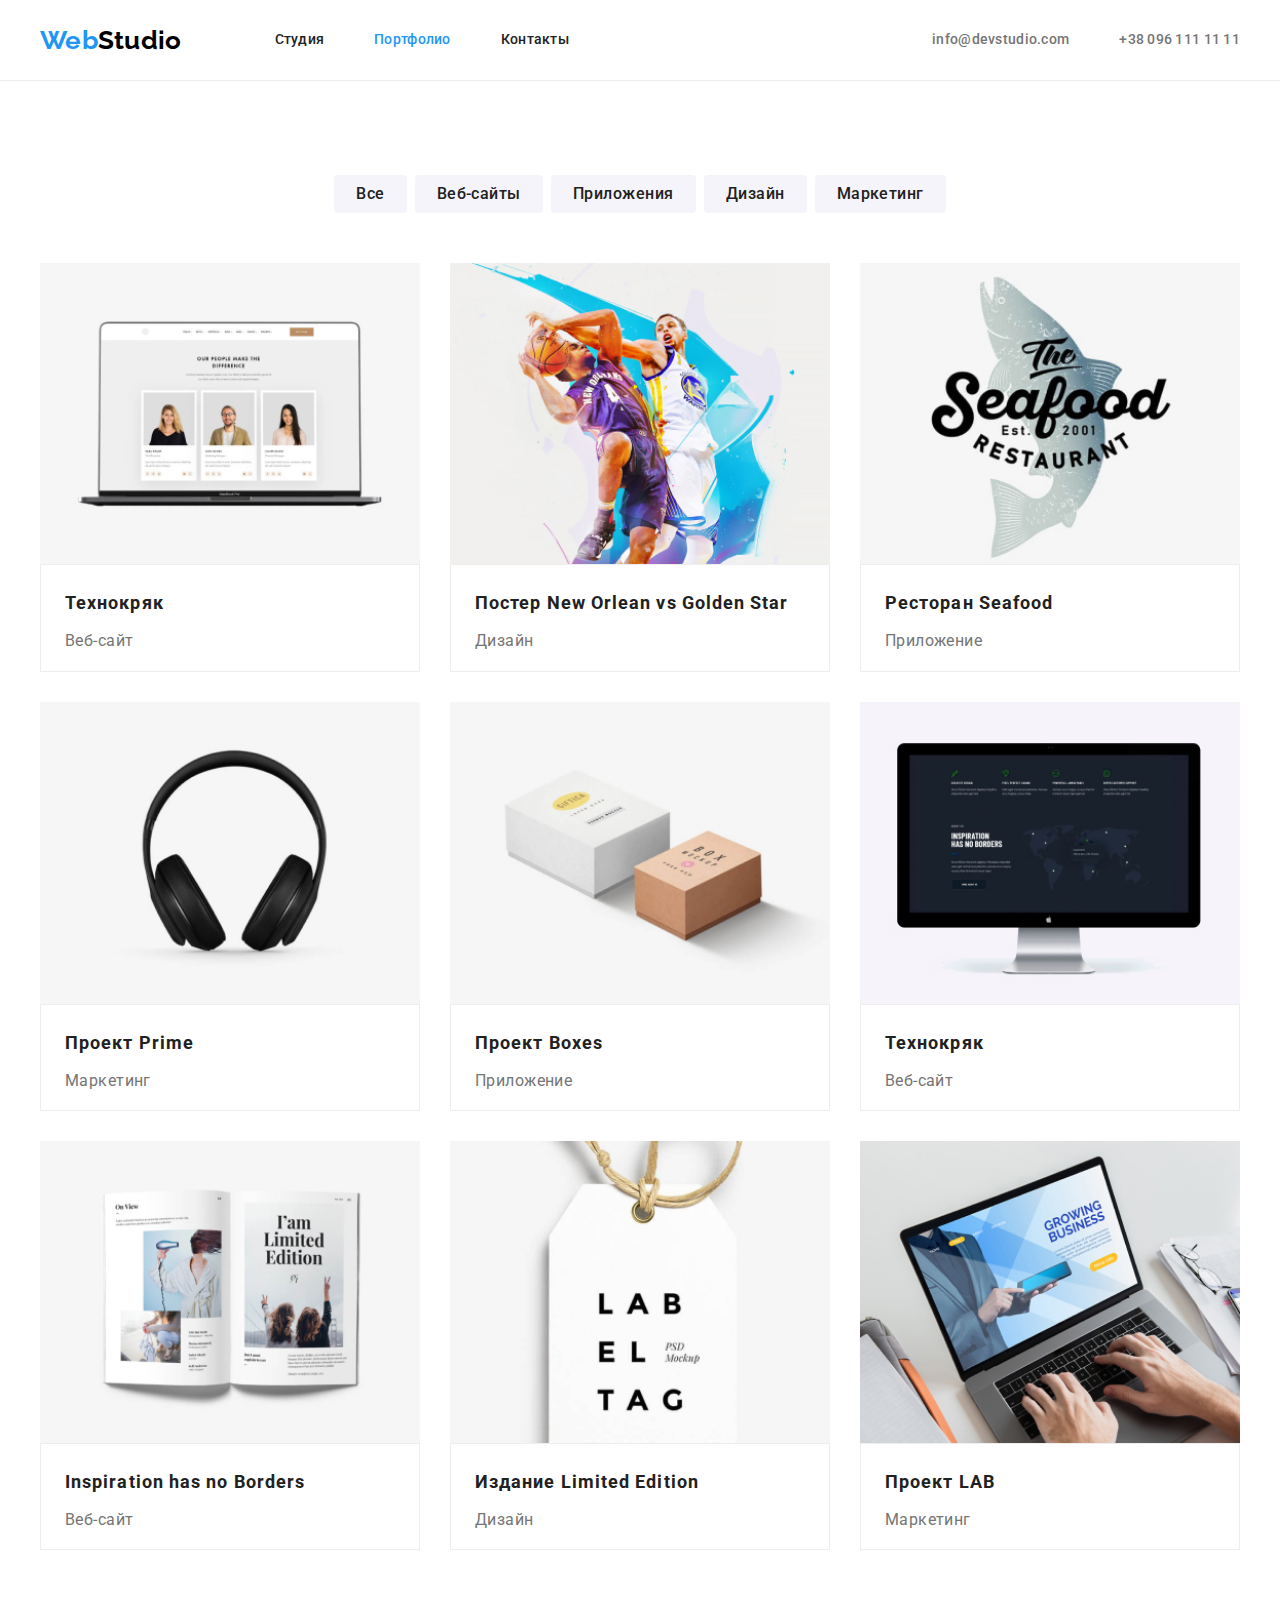
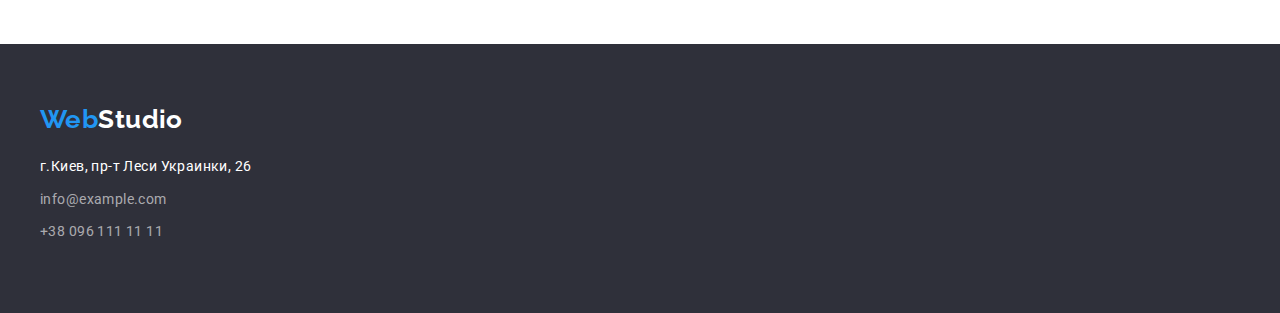
==== commit cb33b6d3: "добавила бордер, редагувала кнопку, доповнела картинки падінгами" ====
--- a/portfolio.html
+++ b/portfolio.html
@@ -39,15 +39,15 @@
           <!-- Rectangle-->
           <div class="container">
             <ul class="button-item list">
-            <li class="button-hero"><button class="button link">Все</button></li>
-            <li  class="button-hero"><button class="button link">Веб-сайты</button></li>
-            <li  class="button-hero"><button class="button link">Приложения</button></li>
-            <li  class="button-hero"><button class="button link">Дизайн</button></li>
-            <li  class="button-hero"><button class="button link">Маркетинг</button></li>
+            <li class="button-hero"><button type="button" class="button link">Все</button></li>
+            <li class="button-hero"><button type="button" class="button link">Веб-сайты</button></li>
+            <li class="button-hero"><button type="button" class="button link">Приложения</button></li>
+            <li class="button-hero"><button type="button" class="button link">Дизайн</button></li>
+            <li class="button-hero"><button type="button" class="button link">Маркетинг</button></li>
            </ul>
           </div>
           <!--img-->
-          <div class="container"> 
+          <div class="container feature"> 
             <ul class="feature-list list">
             <li class="flex-element link">
             <img src="./img/portfolio img/teh.jpg" alt="tehno" width="370" />
--- a/css/styles.css
+++ b/css/styles.css
@@ -9,8 +9,9 @@
   --subtitle-text-color: #000000;
   --contact-text-color: rgba(255, 255, 255, 0.6);
   --title-hover-color: #188CE8;
-}
-
+  --fetcher-title-color:  #EEEEEE;
+  --header-border-colors: #ECECEC;
+}
 body {
   margin: 0;
   font-family: Roboto, sans-serif;
@@ -61,6 +62,7 @@
   font-weight: 500;
   line-height: 1.14;
   letter-spacing: 0.02em;
+  border-bottom: 1px solid var(--header-border-colors);
 }
 .site-nav{
 display: flex;
@@ -132,18 +134,25 @@
 color: var(--slogan-text-color);
 }
 .hero-button {
+  padding: 10px 32px;
+  border: none;
+  border-radius: 4px;
+
 font-family: "Roboto";
 font-weight: 700;
 font-size: 16px;
 line-height: 1.9;
 letter-spacing: 0.06em;
+text-decoration: none;
+text-align: center;
 cursor: pointer;
 color: var(--slogan-text-color);
-background: var(--acsent-text-color);
-}
+background-color: var(--acsent-text-color);
+}
+
 .hero-button:hover,
 .hero-button:focus {
-background: var(--title-hover-color);
+background-color: var(--title-hover-color);
 }
 /*Секція про нас*/
 .main {
@@ -249,8 +258,11 @@
   margin-bottom: 0;
 } 
 .feature-title{
-  margin-top: 20px;
-  margin-bottom: 20px;
+  padding: 20px 24px;
+  border-left: 110px;
+  border-right: 110px;
+  border-bottom: 370px;
+  border: 1px solid var(--fetcher-title-color);
 }
 /*Footer*/
 .footer {
@@ -290,16 +302,20 @@
 
 /* Rectangle*/
 .button {
-  border-radius: 6px;
   padding: 6px 22px;
-  min-width: 145px;
-
+  border: none;
+  border-radius: 4px;
+
+  font-family: inherit;
   font-weight: 500;
   font-size: 16px;
   line-height: 1.6;
-  color: var(--primary-text-color);
-  text-decoration: none;
-  text-align: center;
+  text-align: center;
+  letter-spacing: 0.03em;
+  
+  color: var(--primary-text-color);
+  background-color: var(--box-color);
+
   cursor: pointer;
 }
 .button-item{
